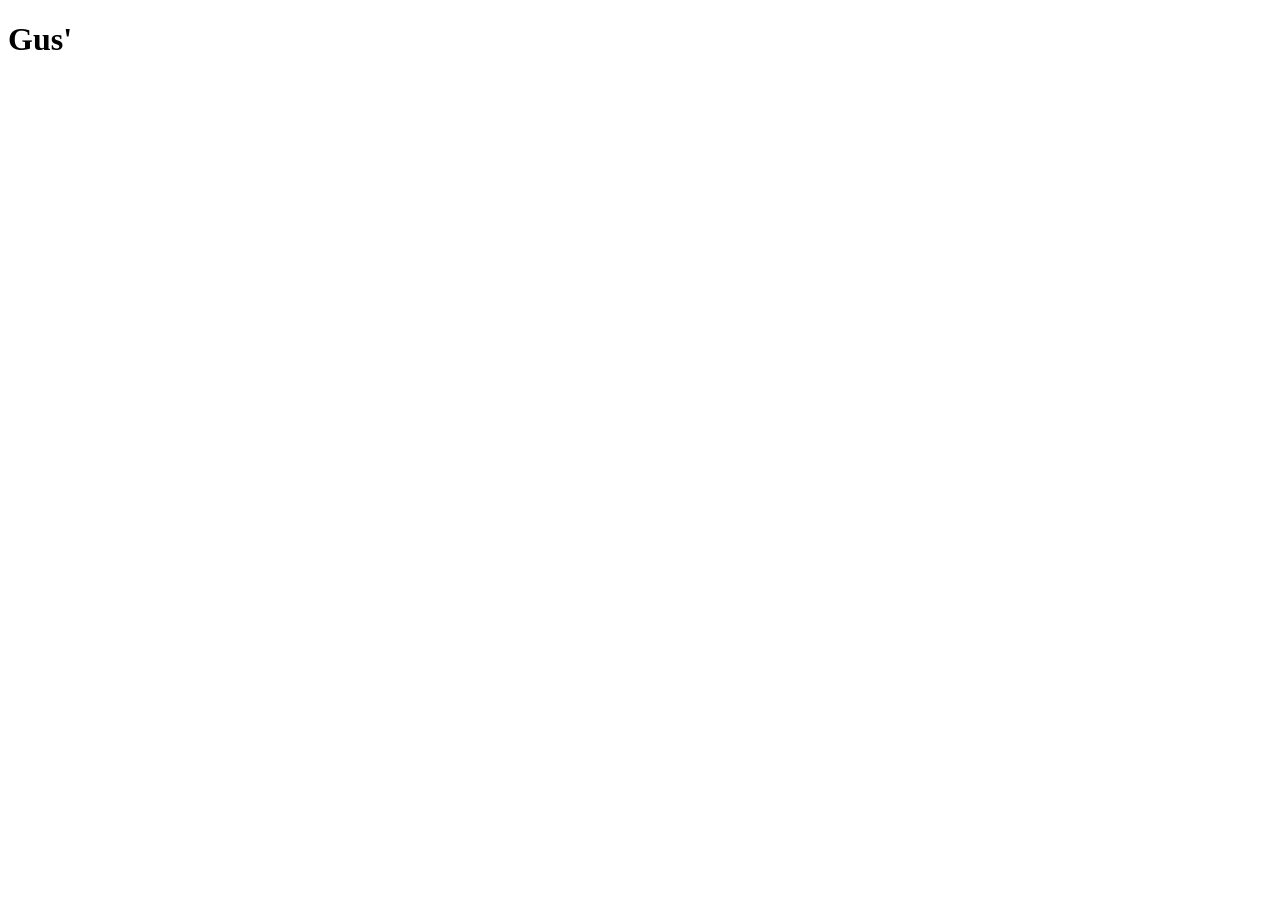
==== index.html @ c1a6b720 "Jun 10, 2026, 1:18 AM" ====
<!DOCTYPE html>
<html>
<head>
    <meta charset="UTF-8">
    <title>Gus' Cheesy Custard Fried Chicken</title>
    <link rel="stylesheet" href="style.css">
</head>
<body>
<h1>Gus'</h1>

  
<script src="script.js"></script>
</body>
</html>
---- style.css ----
body {
    
}
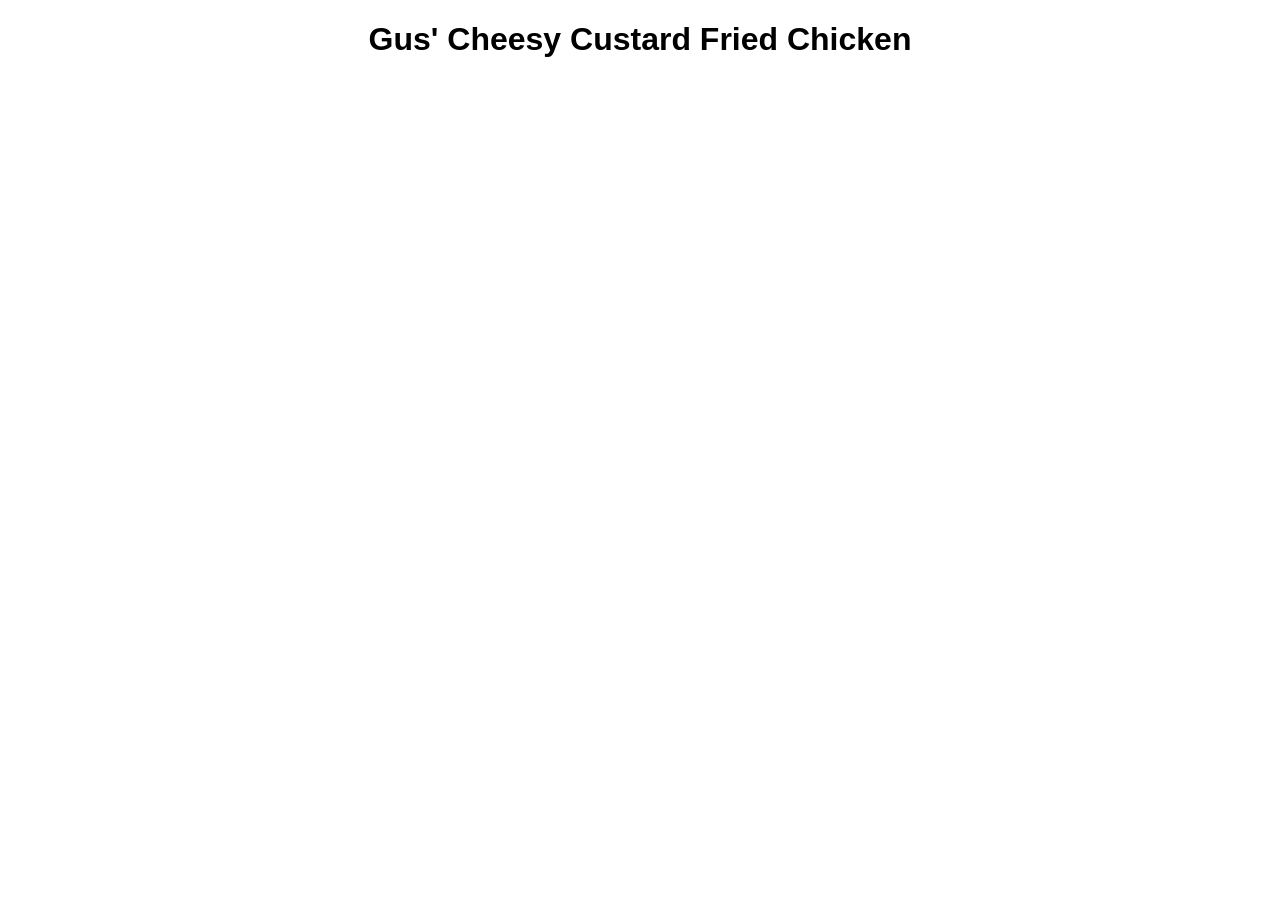
==== commit 8d995a70: "Jun 10, 2026, 1:23 AM" ====
--- a/index.html
+++ b/index.html
@@ -6,7 +6,7 @@
     <link rel="stylesheet" href="style.css">
 </head>
 <body>
-<h1>Gus'</h1>
+<h1>Gus' Cheesy Custard Fried Chicken</h1>
 
   
 <script src="script.js"></script>
--- a/style.css
+++ b/style.css
@@ -1,3 +1,4 @@
 body {
-    
+    font-family: arial;
+    text-align: center;
 }
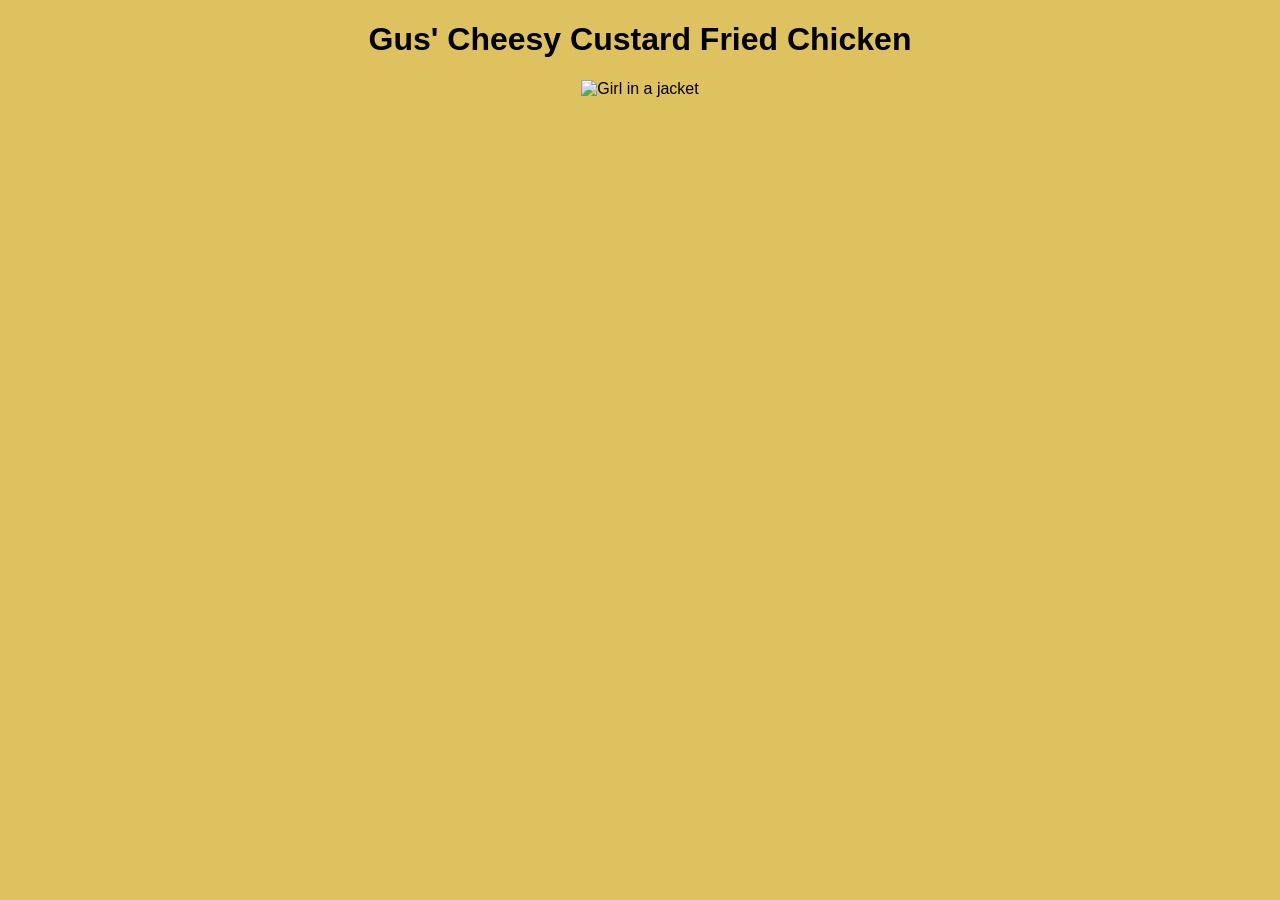
==== commit dbc5e760: "Jun 10, 2026, 1:26 AM" ====
--- a/index.html
+++ b/index.html
@@ -7,6 +7,7 @@
 </head>
 <body>
 <h1>Gus' Cheesy Custard Fried Chicken</h1>
+<img src="img_girl.jpg" alt="Girl in a jacket">
 
   
 <script src="script.js"></script>
--- a/style.css
+++ b/style.css
@@ -1,4 +1,5 @@
 body {
     font-family: arial;
     text-align: center;
+    background-color: #dec25f;
 }
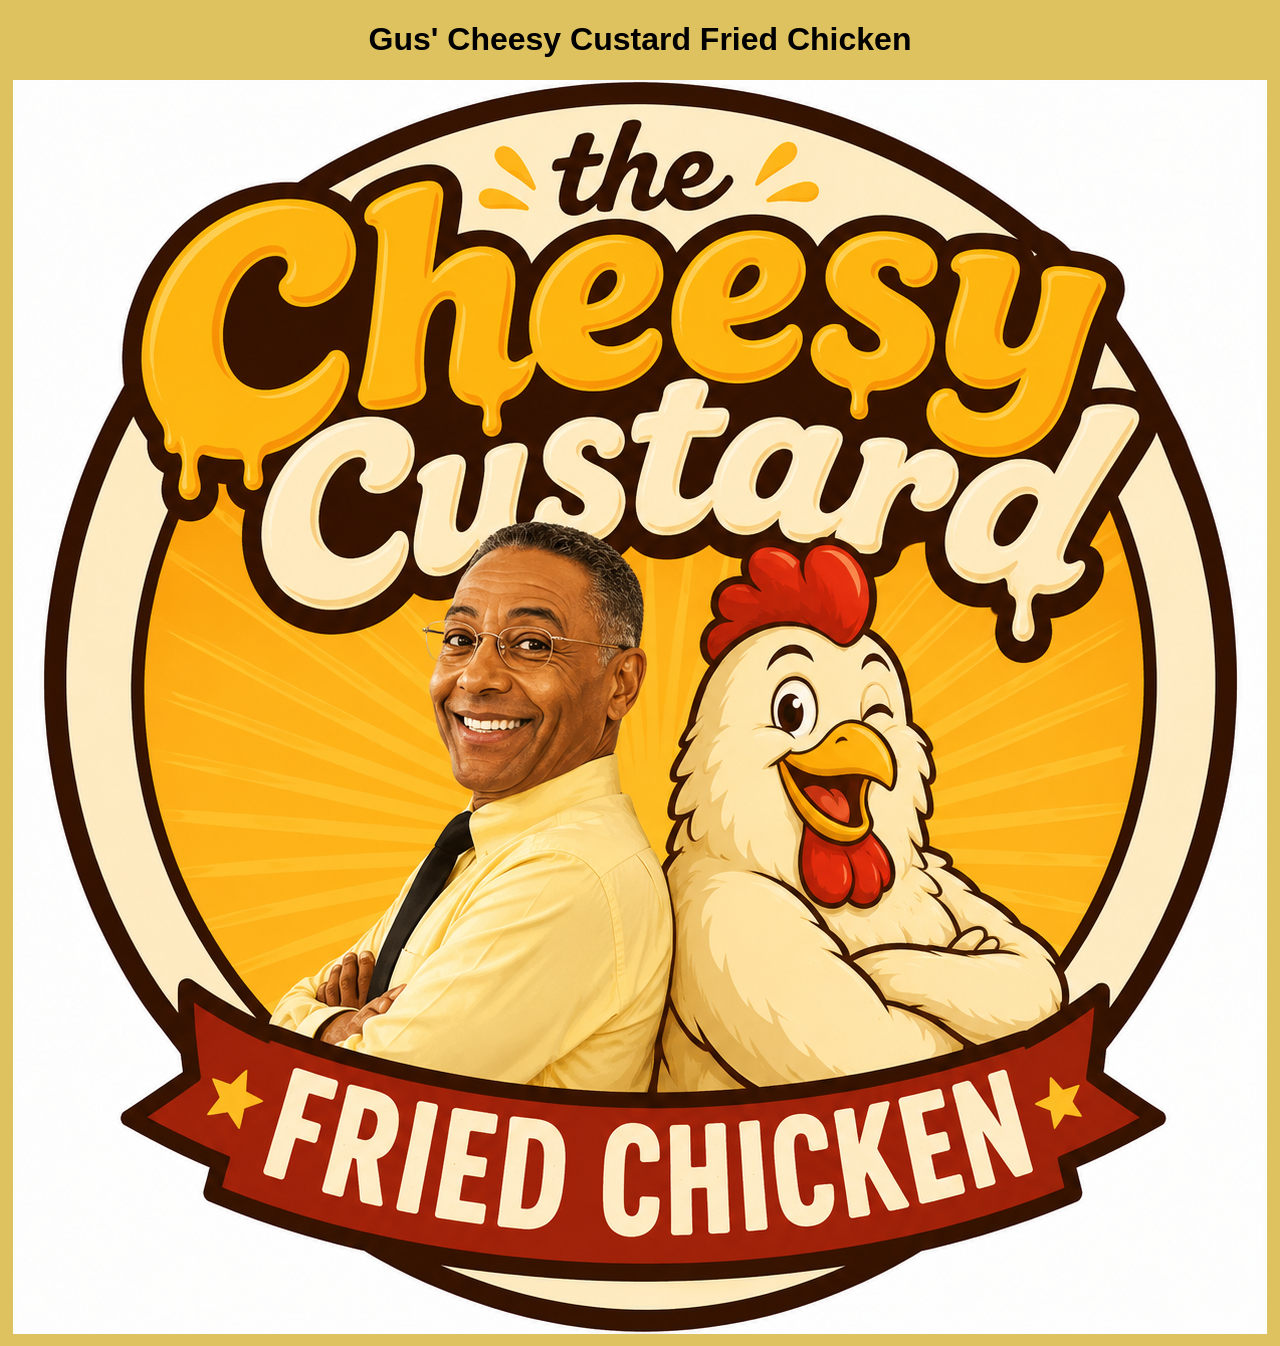
==== commit bd32cf64: "Jun 10, 2026, 1:27 AM" ====
--- a/index.html
+++ b/index.html
@@ -7,7 +7,7 @@
 </head>
 <body>
 <h1>Gus' Cheesy Custard Fried Chicken</h1>
-<img src="img_girl.jpg" alt="Girl in a jacket">
+<img src="chicken.png" alt="logo">
 
   
 <script src="script.js"></script>
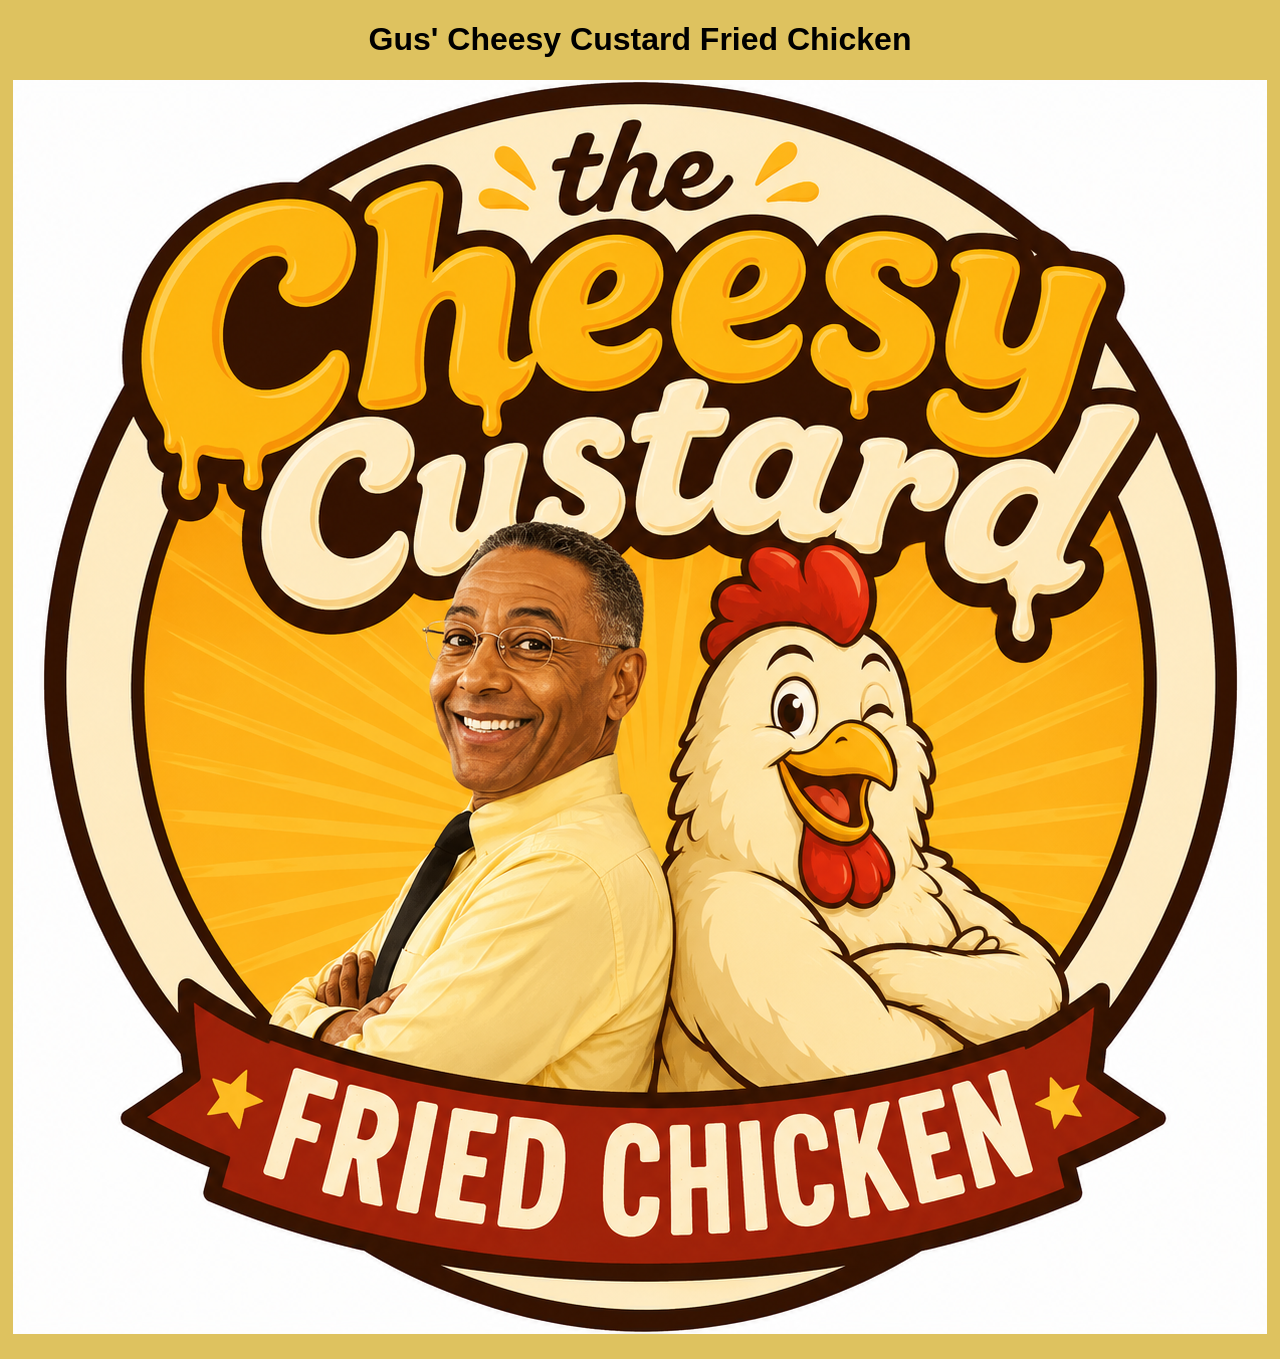
==== commit 4f353d1d: "Jun 10, 2026, 1:28 AM" ====
--- a/index.html
+++ b/index.html
@@ -9,6 +9,10 @@
 <h1>Gus' Cheesy Custard Fried Chicken</h1>
 <img src="chicken.png" alt="logo">
 
+<div class="w3-container w3-center w3-animate-left">
+    <h1></h1>
+</div>
+
   
 <script src="script.js"></script>
 </body>
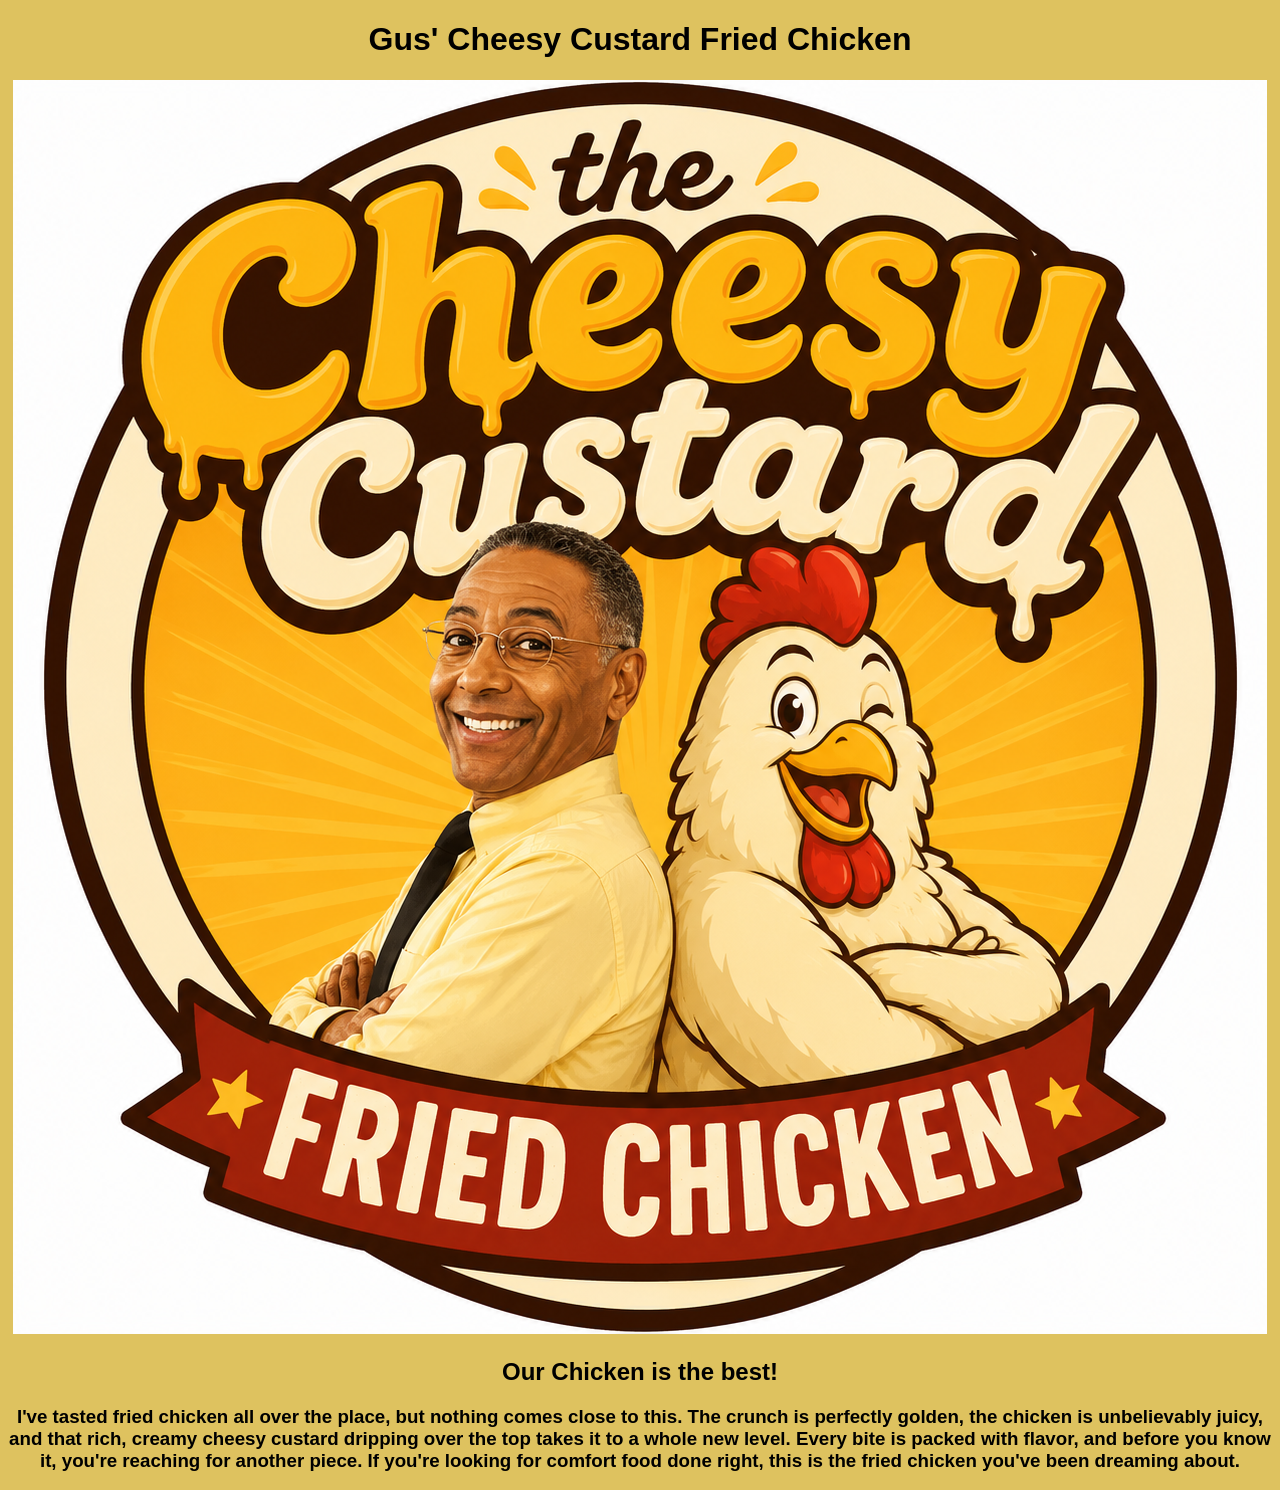
==== commit fea5a757: "Jun 10, 2026, 1:30 AM" ====
--- a/index.html
+++ b/index.html
@@ -10,7 +10,8 @@
 <img src="chicken.png" alt="logo">
 
 <div class="w3-container w3-center w3-animate-left">
-    <h1></h1>
+    <h2>Our Chicken is the best!</h2>
+    <h3>I've tasted fried chicken all over the place, but nothing comes close to this. The crunch is perfectly golden, the chicken is unbelievably juicy, and that rich, creamy cheesy custard dripping over the top takes it to a whole new level. Every bite is packed with flavor, and before you know it, you're reaching for another piece. If you're looking for comfort food done right, this is the fried chicken you've been dreaming about.</h3>
 </div>
 
   
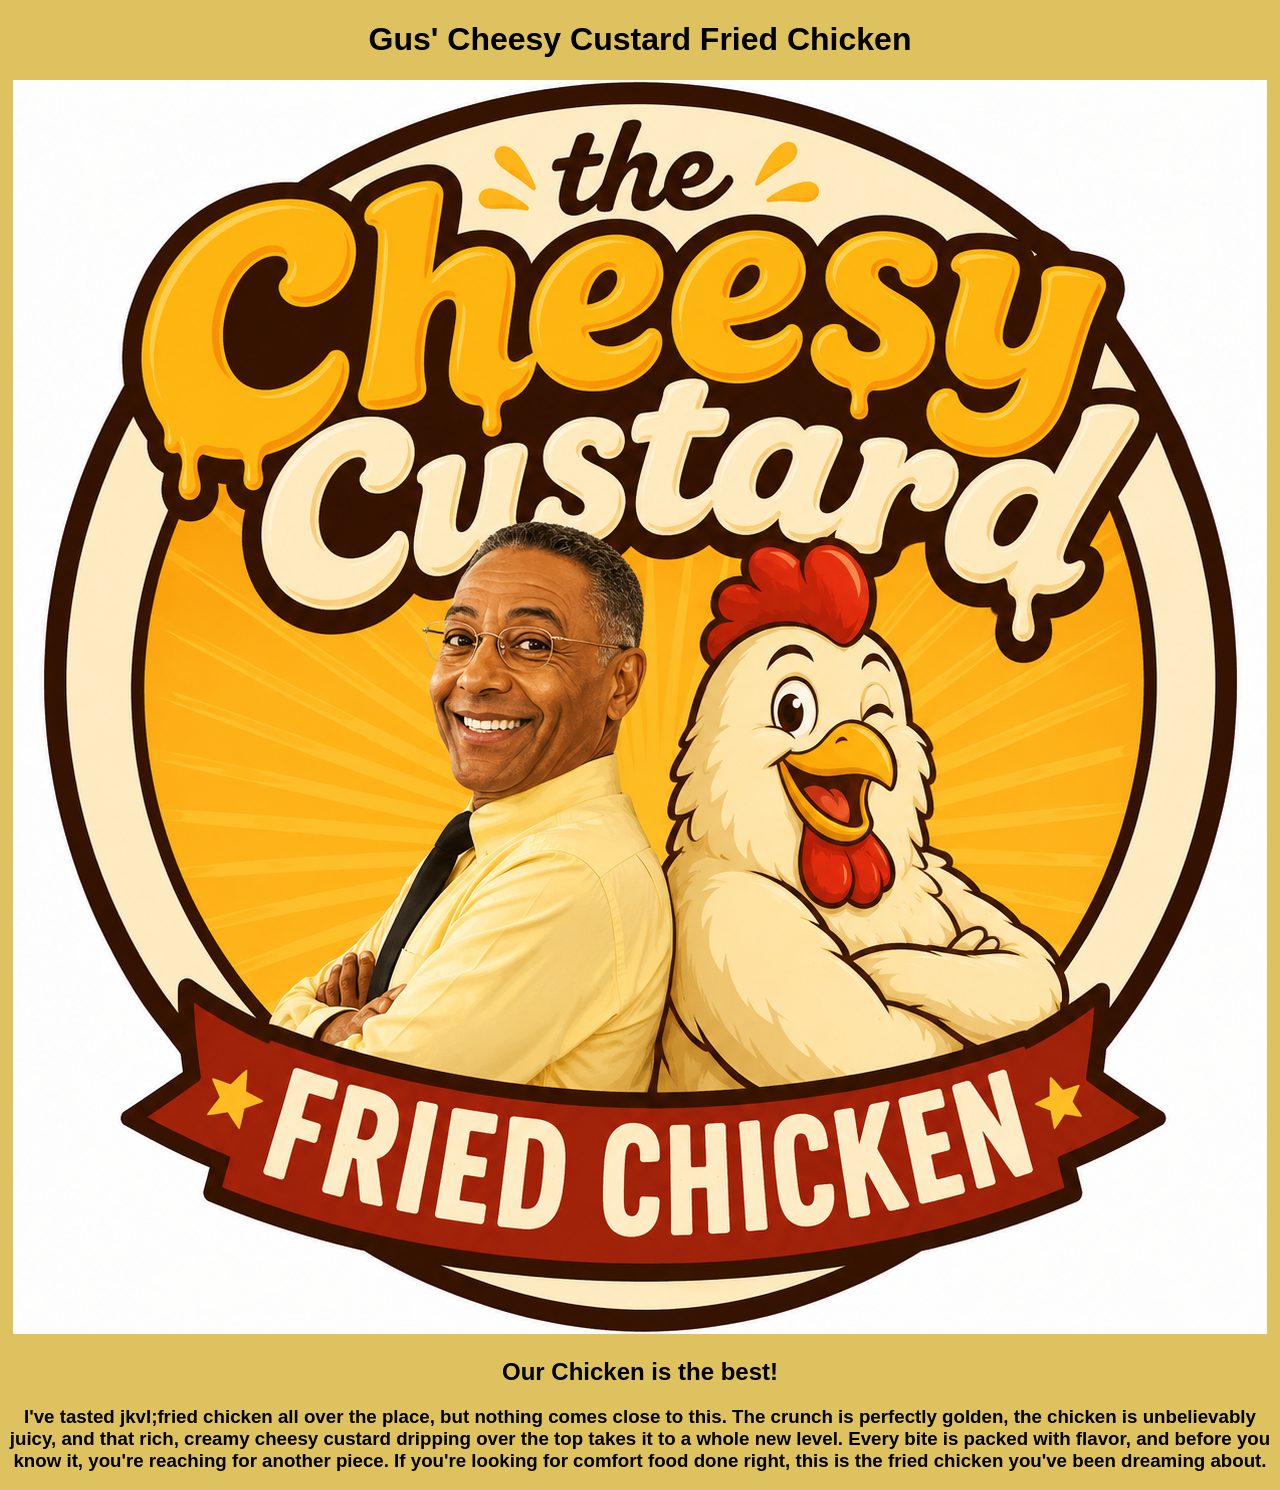
==== commit 2c184d72: "first change" ====
--- a/index.html
+++ b/index.html
@@ -11,7 +11,7 @@
 
 <div class="w3-container w3-center w3-animate-left">
     <h2>Our Chicken is the best!</h2>
-    <h3>I've tasted fried chicken all over the place, but nothing comes close to this. The crunch is perfectly golden, the chicken is unbelievably juicy, and that rich, creamy cheesy custard dripping over the top takes it to a whole new level. Every bite is packed with flavor, and before you know it, you're reaching for another piece. If you're looking for comfort food done right, this is the fried chicken you've been dreaming about.</h3>
+    <h3>I've tasted jkvl;fried chicken all over the place, but nothing comes close to this. The crunch is perfectly golden, the chicken is unbelievably juicy, and that rich, creamy cheesy custard dripping over the top takes it to a whole new level. Every bite is packed with flavor, and before you know it, you're reaching for another piece. If you're looking for comfort food done right, this is the fried chicken you've been dreaming about.</h3>
 </div>
 
   
--- a/style.css
+++ b/style.css
@@ -2,4 +2,11 @@
     font-family: arial;
     text-align: center;
     background-color: #dec25f;
+}
+
+.container div {
+  background-color: #f1f1f1;
+  margin: 10px;
+  padding: 20px;
+  font-size: 24px;
 }
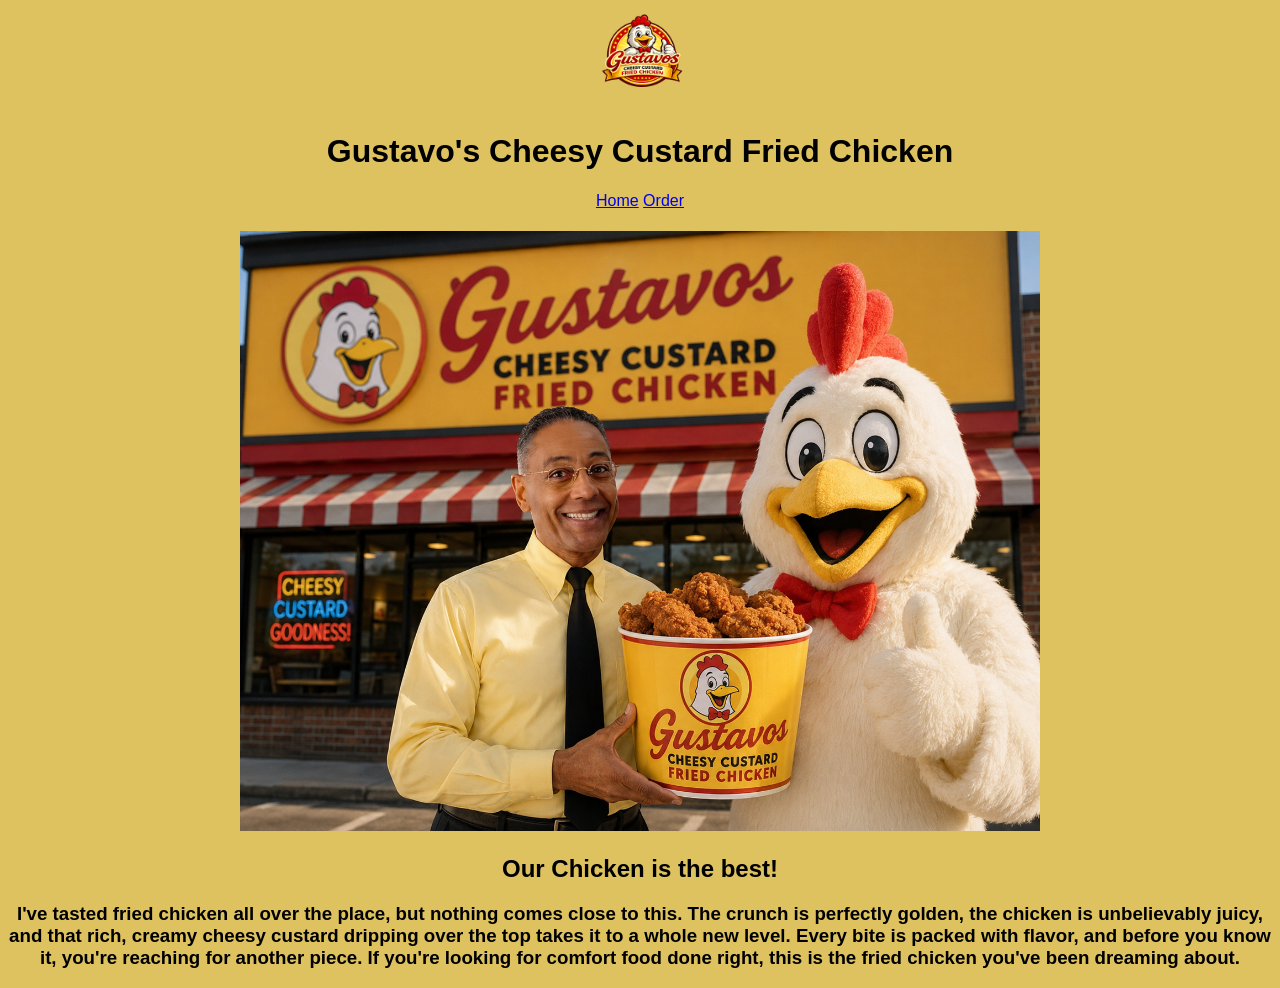
==== commit f39da16b: "second save" ====
--- a/index.html
+++ b/index.html
@@ -6,16 +6,23 @@
     <link rel="stylesheet" href="style.css">
 </head>
 <body>
-<h1>Gus' Cheesy Custard Fried Chicken</h1>
-<img src="chicken.png" alt="logo">
+<img src="img2.png" alt="logo" width="150px" height="auto">
+    <div class="img2">
+</div>
+<h1>Gustavo's Cheesy Custard Fried Chicken</h1>
+<div class="button">
+<a href="index.html">Home</a>
+<a href="order.html">Order</a>
+</div>
+<h1> </h1>
+<img src="img1.png" alt="logo" width="800px" height="auto">
 
 <div class="w3-container w3-center w3-animate-left">
     <h2>Our Chicken is the best!</h2>
-    <h3>I've tasted jkvl;fried chicken all over the place, but nothing comes close to this. The crunch is perfectly golden, the chicken is unbelievably juicy, and that rich, creamy cheesy custard dripping over the top takes it to a whole new level. Every bite is packed with flavor, and before you know it, you're reaching for another piece. If you're looking for comfort food done right, this is the fried chicken you've been dreaming about.</h3>
+    <h3>I've tasted fried chicken all over the place, but nothing comes close to this. The crunch is perfectly golden, the chicken is unbelievably juicy, and that rich, creamy cheesy custard dripping over the top takes it to a whole new level. Every bite is packed with flavor, and before you know it, you're reaching for another piece. If you're looking for comfort food done right, this is the fried chicken you've been dreaming about.</h3>
 </div>
 
   
-<script src="script.js"></script>
 </body>
 </html>
 
--- a/style.css
+++ b/style.css
@@ -9,4 +9,10 @@
   margin: 10px;
   padding: 20px;
   font-size: 24px;
-}+}
+
+.img2 {
+ position: relative;
+left: 3000px; 
+}
+
